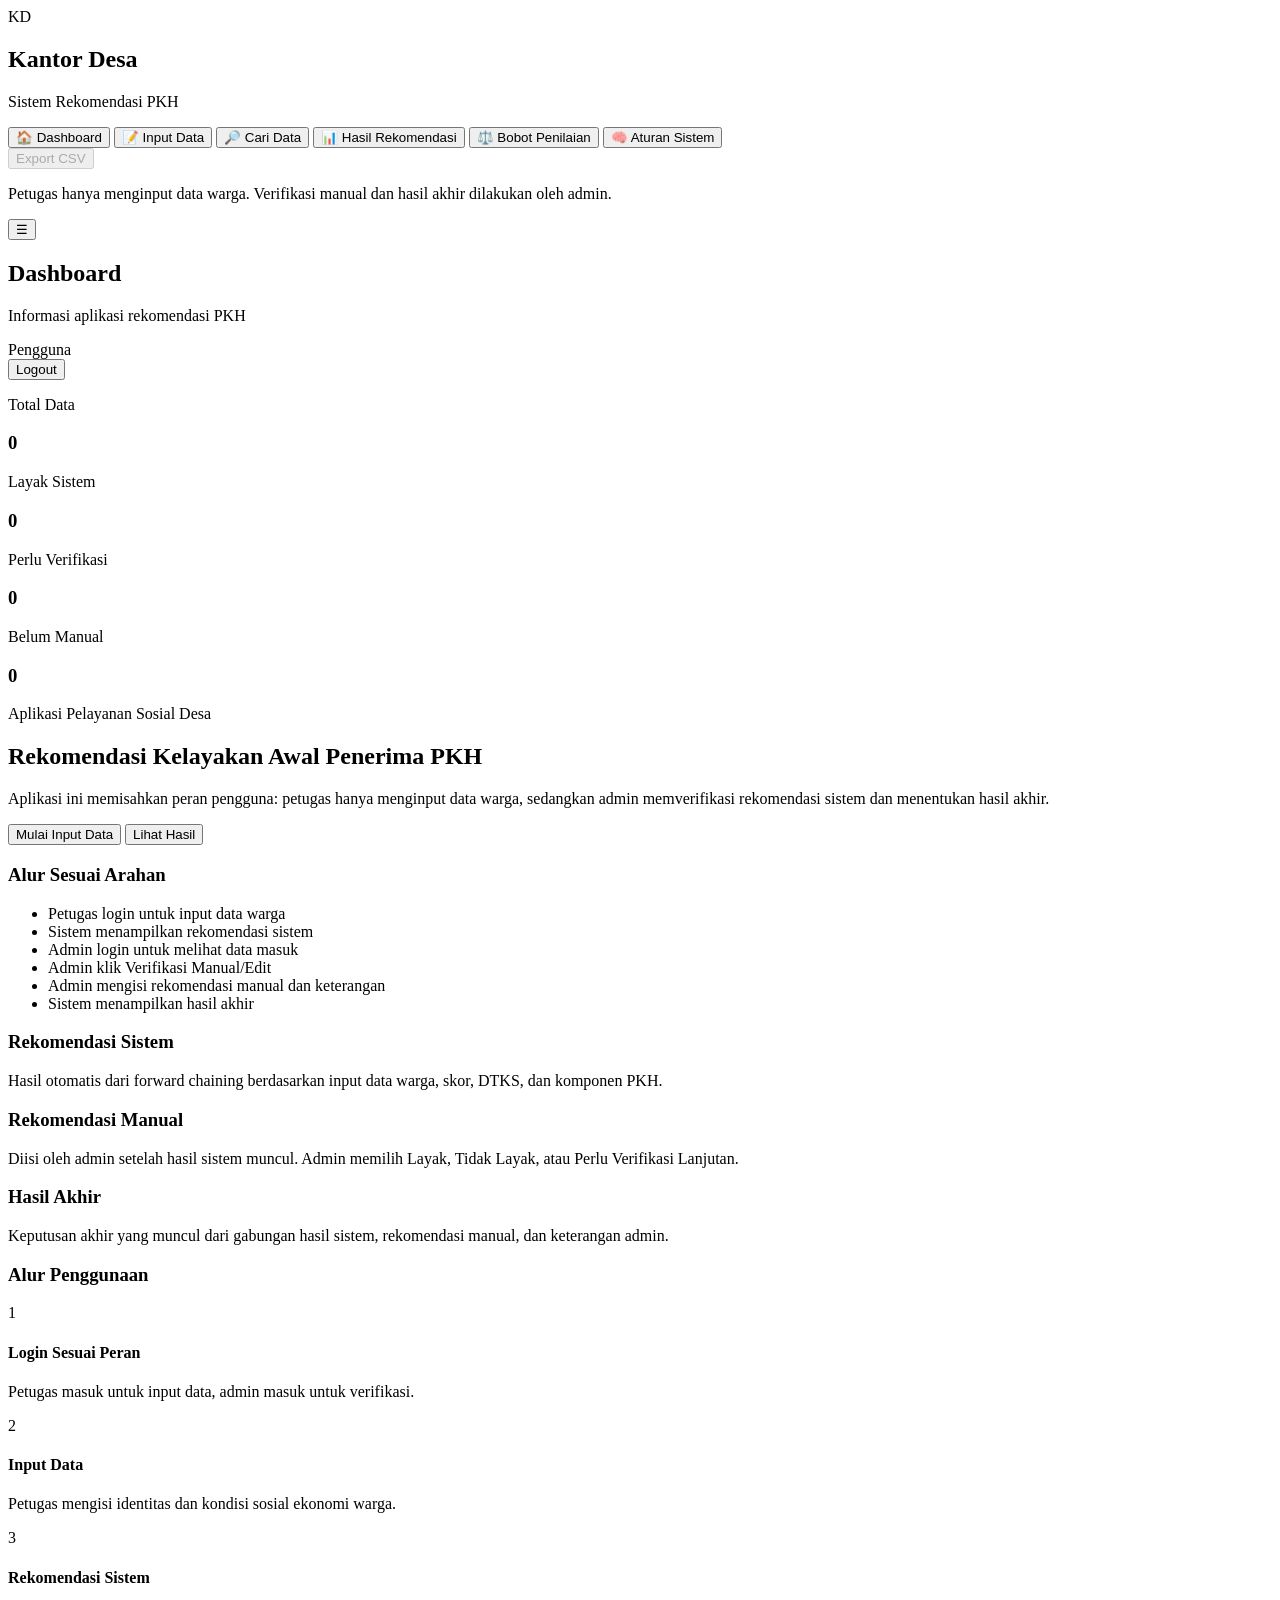
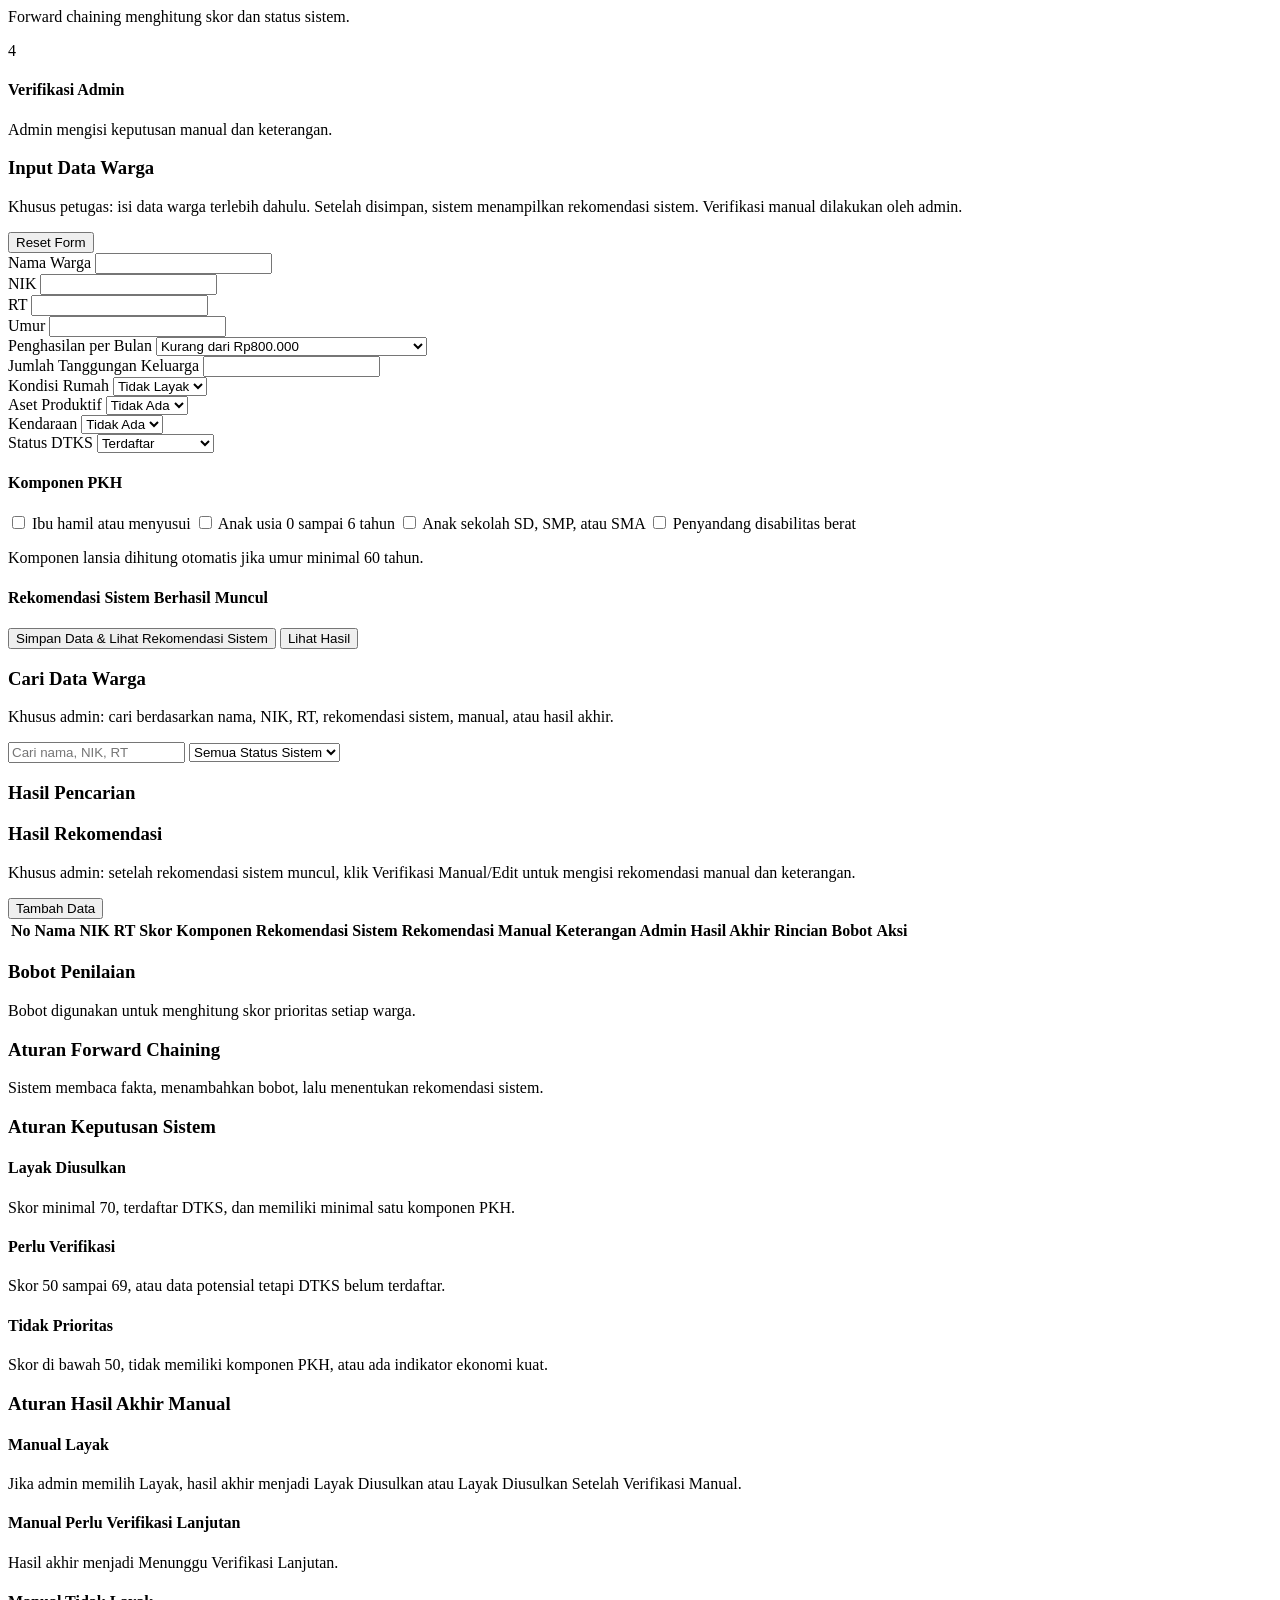
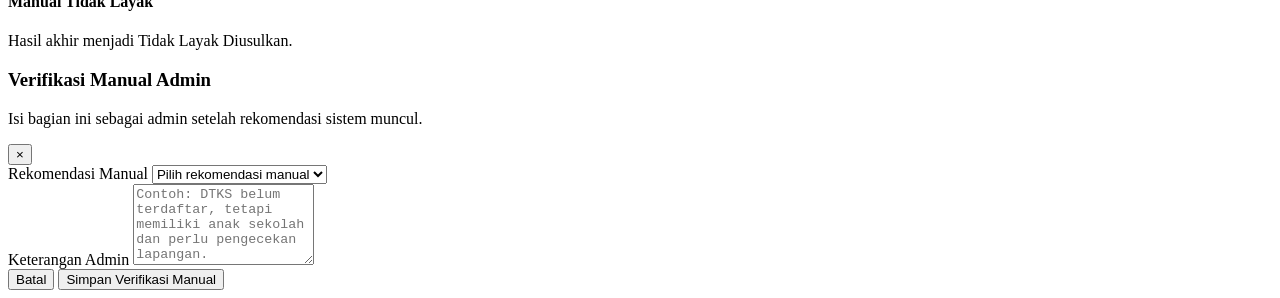
==== app.html @ be934c67 "Add files via upload" ====
<!DOCTYPE html>
<html lang="id">
<head>
  <meta charset="UTF-8" />
  <meta name="viewport" content="width=device-width, initial-scale=1.0" />
  <title>Aplikasi PKH Forward Chaining</title>
  <link rel="stylesheet" href="css/style.css" />
</head>
<body>
  <div id="appShell" class="app-shell">
    <aside id="sidebar" class="sidebar">
      <div class="brand">
        <div class="brand-logo">KD</div>
        <div>
          <h1>Kantor Desa</h1>
          <p>Sistem Rekomendasi PKH</p>
        </div>
      </div>

      <nav class="sidebar-nav">
        <button data-page="dashboard" class="nav-btn active">
          <span class="nav-icon">🏠</span>
          <span>Dashboard</span>
        </button>
        <button data-page="input" class="nav-btn">
          <span class="nav-icon">📝</span>
          <span>Input Data</span>
        </button>
        <button data-page="search" class="nav-btn">
          <span class="nav-icon">🔎</span>
          <span>Cari Data</span>
        </button>
        <button data-page="result" class="nav-btn">
          <span class="nav-icon">📊</span>
          <span>Hasil Rekomendasi</span>
        </button>
        <button data-page="weight" class="nav-btn">
          <span class="nav-icon">⚖️</span>
          <span>Bobot Penilaian</span>
        </button>
        <button data-page="rule" class="nav-btn">
          <span class="nav-icon">🧠</span>
          <span>Aturan Sistem</span>
        </button>
      </nav>

      <div class="sidebar-footer">
        <button id="btnExport" class="btn btn-export" disabled>Export CSV</button>
        <p>Petugas hanya menginput data warga. Verifikasi manual dan hasil akhir dilakukan oleh admin.</p>
      </div>
    </aside>

    <div id="overlay" class="overlay"></div>

    <div class="content-area">
      <header class="topbar">
        <div class="topbar-left">
          <button id="btnMenu" class="menu-btn" aria-label="Toggle sidebar">☰</button>
          <div>
            <h2 id="pageTitle">Dashboard</h2>
            <p id="pageSubtitle">Informasi aplikasi rekomendasi PKH</p>
          </div>
        </div>
        <div class="topbar-actions">
          <div id="userBadge" class="topbar-badge">Pengguna</div>
          <button id="btnLogout" class="btn btn-muted btn-logout">Logout</button>
        </div>
      </header>

      <main class="main-content">
        <section class="summary-grid">
          <article class="summary-card">
            <p>Total Data</p>
            <h3 id="totalData">0</h3>
          </article>
          <article class="summary-card green">
            <p>Layak Sistem</p>
            <h3 id="totalLayak">0</h3>
          </article>
          <article class="summary-card yellow">
            <p>Perlu Verifikasi</p>
            <h3 id="totalVerifikasi">0</h3>
          </article>
          <article class="summary-card red">
            <p>Belum Manual</p>
            <h3 id="totalBelumManual">0</h3>
          </article>
        </section>

        <section id="page-dashboard" class="page-section">
          <div class="hero-card">
            <div class="hero-content">
              <p class="section-label">Aplikasi Pelayanan Sosial Desa</p>
              <h2>Rekomendasi Kelayakan Awal Penerima PKH</h2>
              <p>Aplikasi ini memisahkan peran pengguna: petugas hanya menginput data warga, sedangkan admin memverifikasi rekomendasi sistem dan menentukan hasil akhir.</p>
              <div class="hero-actions">
                <button data-page="input" class="btn btn-primary open-page">Mulai Input Data</button>
                <button data-page="result" class="btn btn-secondary open-page">Lihat Hasil</button>
              </div>
            </div>
            <div class="hero-panel">
              <h3>Alur Sesuai Arahan</h3>
              <ul>
                <li>Petugas login untuk input data warga</li>
                <li>Sistem menampilkan rekomendasi sistem</li>
                <li>Admin login untuk melihat data masuk</li>
                <li>Admin klik Verifikasi Manual/Edit</li>
                <li>Admin mengisi rekomendasi manual dan keterangan</li>
                <li>Sistem menampilkan hasil akhir</li>
              </ul>
            </div>
          </div>

          <div class="info-grid">
            <article class="info-card">
              <h3>Rekomendasi Sistem</h3>
              <p>Hasil otomatis dari forward chaining berdasarkan input data warga, skor, DTKS, dan komponen PKH.</p>
            </article>
            <article class="info-card">
              <h3>Rekomendasi Manual</h3>
              <p>Diisi oleh admin setelah hasil sistem muncul. Admin memilih Layak, Tidak Layak, atau Perlu Verifikasi Lanjutan.</p>
            </article>
            <article class="info-card">
              <h3>Hasil Akhir</h3>
              <p>Keputusan akhir yang muncul dari gabungan hasil sistem, rekomendasi manual, dan keterangan admin.</p>
            </article>
          </div>

          <div class="panel mt-20">
            <div class="panel-header">
              <h3>Alur Penggunaan</h3>
            </div>
            <div class="step-grid">
              <div class="step-card">
                <span>1</span>
                <h4>Login Sesuai Peran</h4>
                <p>Petugas masuk untuk input data, admin masuk untuk verifikasi.</p>
              </div>
              <div class="step-card">
                <span>2</span>
                <h4>Input Data</h4>
                <p>Petugas mengisi identitas dan kondisi sosial ekonomi warga.</p>
              </div>
              <div class="step-card">
                <span>3</span>
                <h4>Rekomendasi Sistem</h4>
                <p>Forward chaining menghitung skor dan status sistem.</p>
              </div>
              <div class="step-card">
                <span>4</span>
                <h4>Verifikasi Admin</h4>
                <p>Admin mengisi keputusan manual dan keterangan.</p>
              </div>
            </div>
          </div>
        </section>

        <section id="page-input" class="page-section hidden">
          <form id="formWarga" class="panel form-panel">
            <div class="panel-header form-header">
              <div>
                <h3>Input Data Warga</h3>
                <p>Khusus petugas: isi data warga terlebih dahulu. Setelah disimpan, sistem menampilkan rekomendasi sistem. Verifikasi manual dilakukan oleh admin.</p>
              </div>
              <button id="btnResetForm" type="button" class="btn btn-muted">Reset Form</button>
            </div>

            <div class="form-grid">
              <div class="form-group">
                <label>Nama Warga</label>
                <input id="nama" type="text" required />
              </div>
              <div class="form-group">
                <label>NIK</label>
                <input id="nik" type="text" required />
              </div>
              <div class="form-group">
                <label>RT</label>
                <input id="rt" type="text" required />
              </div>
              <div class="form-group">
                <label>Umur</label>
                <input id="umur" type="number" min="0" required />
              </div>
              <div class="form-group">
                <label>Penghasilan per Bulan</label>
                <select id="penghasilan">
                  <option value="kurang_800">Kurang dari Rp800.000</option>
                  <option value="800_1000">Rp800.000 sampai Rp1.000.000</option>
                  <option value="1000_2000">Di atas Rp1.000.000 sampai Rp2.000.000</option>
                  <option value="lebih_2000">Di atas Rp2.000.000</option>
                </select>
              </div>
              <div class="form-group">
                <label>Jumlah Tanggungan Keluarga</label>
                <input id="tanggungan" type="number" min="0" required />
              </div>
              <div class="form-group">
                <label>Kondisi Rumah</label>
                <select id="kondisiRumah">
                  <option value="tidak_layak">Tidak Layak</option>
                  <option value="layak">Layak</option>
                </select>
              </div>
              <div class="form-group">
                <label>Aset Produktif</label>
                <select id="asetProduktif">
                  <option value="tidak_ada">Tidak Ada</option>
                  <option value="ada">Ada</option>
                </select>
              </div>
              <div class="form-group">
                <label>Kendaraan</label>
                <select id="kendaraan">
                  <option value="tidak_ada">Tidak Ada</option>
                  <option value="sepeda">Sepeda</option>
                  <option value="motor">Motor</option>
                  <option value="mobil">Mobil</option>
                </select>
              </div>
              <div class="form-group">
                <label>Status DTKS</label>
                <select id="dtks">
                  <option value="terdaftar">Terdaftar</option>
                  <option value="belum">Belum Terdaftar</option>
                </select>
              </div>
            </div>

            <div class="component-box">
              <h4>Komponen PKH</h4>
              <div class="checkbox-grid">
                <label><input id="ibuHamil" type="checkbox" /> Ibu hamil atau menyusui</label>
                <label><input id="balita" type="checkbox" /> Anak usia 0 sampai 6 tahun</label>
                <label><input id="anakSekolah" type="checkbox" /> Anak sekolah SD, SMP, atau SMA</label>
                <label><input id="disabilitas" type="checkbox" /> Penyandang disabilitas berat</label>
              </div>
              <p>Komponen lansia dihitung otomatis jika umur minimal 60 tahun.</p>
            </div>

            <div id="previewBox" class="preview-box hidden">
              <h4>Rekomendasi Sistem Berhasil Muncul</h4>
              <div id="previewContent"></div>
            </div>

            <div class="form-actions">
              <button type="submit" class="btn btn-primary">Simpan Data & Lihat Rekomendasi Sistem</button>
              <button type="button" data-page="result" class="btn btn-dark open-page">Lihat Hasil</button>
            </div>
          </form>
        </section>

        <section id="page-search" class="page-section hidden">
          <div class="panel">
            <div class="panel-header">
              <div>
                <h3>Cari Data Warga</h3>
                <p>Khusus admin: cari berdasarkan nama, NIK, RT, rekomendasi sistem, manual, atau hasil akhir.</p>
              </div>
            </div>
            <div class="search-grid">
              <input id="searchInput" type="text" placeholder="Cari nama, NIK, RT" />
              <select id="filterStatus">
                <option value="SEMUA">Semua Status Sistem</option>
                <option value="Layak Diusulkan">Layak Diusulkan</option>
                <option value="Perlu Verifikasi">Perlu Verifikasi</option>
                <option value="Tidak Prioritas">Tidak Prioritas</option>
              </select>
            </div>
          </div>
          <div class="panel mt-20">
            <div class="panel-header">
              <h3>Hasil Pencarian</h3>
            </div>
            <div id="searchCards" class="search-cards"></div>
          </div>
        </section>

        <section id="page-result" class="page-section hidden">
          <div class="panel">
            <div class="panel-header form-header">
              <div>
                <h3>Hasil Rekomendasi</h3>
                <p>Khusus admin: setelah rekomendasi sistem muncul, klik Verifikasi Manual/Edit untuk mengisi rekomendasi manual dan keterangan.</p>
              </div>
              <button data-page="input" class="btn btn-primary open-page">Tambah Data</button>
            </div>
            <div class="table-wrap">
              <table>
                <thead>
                  <tr>
                    <th>No</th>
                    <th>Nama</th>
                    <th>NIK</th>
                    <th>RT</th>
                    <th>Skor</th>
                    <th>Komponen</th>
                    <th>Rekomendasi Sistem</th>
                    <th>Rekomendasi Manual</th>
                    <th>Keterangan Admin</th>
                    <th>Hasil Akhir</th>
                    <th>Rincian Bobot</th>
                    <th>Aksi</th>
                  </tr>
                </thead>
                <tbody id="resultBody"></tbody>
              </table>
            </div>
          </div>
        </section>

        <section id="page-weight" class="page-section hidden">
          <div class="panel">
            <div class="panel-header">
              <div>
                <h3>Bobot Penilaian</h3>
                <p>Bobot digunakan untuk menghitung skor prioritas setiap warga.</p>
              </div>
            </div>
            <div id="weightBox" class="weight-grid"></div>
          </div>
        </section>

        <section id="page-rule" class="page-section hidden">
          <div class="panel">
            <div class="panel-header">
              <div>
                <h3>Aturan Forward Chaining</h3>
                <p>Sistem membaca fakta, menambahkan bobot, lalu menentukan rekomendasi sistem.</p>
              </div>
            </div>
            <div id="ruleBox" class="rule-grid"></div>
          </div>

          <div class="panel mt-20">
            <div class="panel-header">
              <h3>Aturan Keputusan Sistem</h3>
            </div>
            <div class="decision-grid">
              <div class="decision-card success">
                <h4>Layak Diusulkan</h4>
                <p>Skor minimal 70, terdaftar DTKS, dan memiliki minimal satu komponen PKH.</p>
              </div>
              <div class="decision-card warning">
                <h4>Perlu Verifikasi</h4>
                <p>Skor 50 sampai 69, atau data potensial tetapi DTKS belum terdaftar.</p>
              </div>
              <div class="decision-card danger">
                <h4>Tidak Prioritas</h4>
                <p>Skor di bawah 50, tidak memiliki komponen PKH, atau ada indikator ekonomi kuat.</p>
              </div>
            </div>
          </div>

          <div class="panel mt-20">
            <div class="panel-header">
              <h3>Aturan Hasil Akhir Manual</h3>
            </div>
            <div class="decision-grid">
              <div class="decision-card success">
                <h4>Manual Layak</h4>
                <p>Jika admin memilih Layak, hasil akhir menjadi Layak Diusulkan atau Layak Diusulkan Setelah Verifikasi Manual.</p>
              </div>
              <div class="decision-card warning">
                <h4>Manual Perlu Verifikasi Lanjutan</h4>
                <p>Hasil akhir menjadi Menunggu Verifikasi Lanjutan.</p>
              </div>
              <div class="decision-card danger">
                <h4>Manual Tidak Layak</h4>
                <p>Hasil akhir menjadi Tidak Layak Diusulkan.</p>
              </div>
            </div>
          </div>
        </section>
      </main>
    </div>
  </div>


  <div id="manualModal" class="modal hidden" role="dialog" aria-modal="true">
    <div class="modal-card">
      <div class="modal-header">
        <div>
          <h3>Verifikasi Manual Admin</h3>
          <p>Isi bagian ini sebagai admin setelah rekomendasi sistem muncul.</p>
        </div>
        <button id="btnCloseModal" class="modal-close" type="button" aria-label="Tutup">×</button>
      </div>

      <div id="manualSystemInfo" class="manual-system-info"></div>

      <form id="manualForm" class="manual-form">
        <div class="form-group">
          <label>Rekomendasi Manual</label>
          <select id="manualRecommendation" required>
            <option value="">Pilih rekomendasi manual</option>
            <option value="Layak">Layak</option>
            <option value="Tidak Layak">Tidak Layak</option>
            <option value="Perlu Verifikasi Lanjutan">Perlu Verifikasi Lanjutan</option>
          </select>
        </div>
        <div class="form-group">
          <label>Keterangan Admin</label>
          <textarea id="officerNote" rows="5" placeholder="Contoh: DTKS belum terdaftar, tetapi memiliki anak sekolah dan perlu pengecekan lapangan." required></textarea>
        </div>
        <div class="modal-actions">
          <button type="button" id="btnCancelManual" class="btn btn-muted">Batal</button>
          <button type="submit" class="btn btn-primary">Simpan Verifikasi Manual</button>
        </div>
      </form>
    </div>
  </div>



  <script src="js/auth.js"></script>
  <script src="js/data.js"></script>
  <script src="js/rekomendasi.js"></script>
  <script src="js/app.js"></script>
</body>
</html>
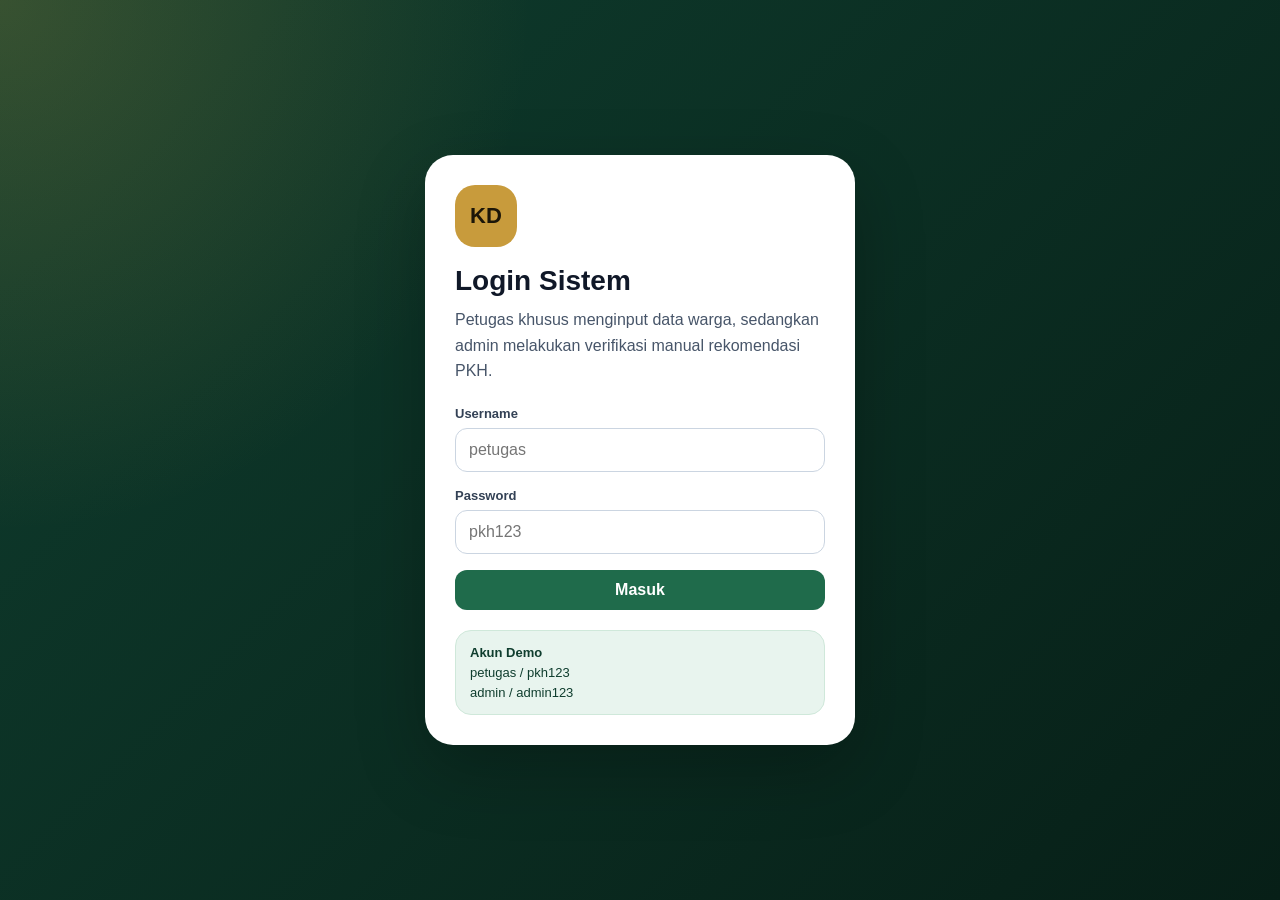
==== commit 48268550: "Add files via upload" ====
--- a/app.html
+++ b/app.html
@@ -46,7 +46,7 @@
 
       <div class="sidebar-footer">
         <button id="btnExport" class="btn btn-export" disabled>Export CSV</button>
-        <p>Petugas hanya menginput data warga. Verifikasi manual dan hasil akhir dilakukan oleh admin.</p>
+        <p>Petugas dapat input dan melihat hasil secara read-only. Verifikasi manual dan penetapan hasil akhir dilakukan oleh admin.</p>
       </div>
     </aside>
 
@@ -92,7 +92,7 @@
             <div class="hero-content">
               <p class="section-label">Aplikasi Pelayanan Sosial Desa</p>
               <h2>Rekomendasi Kelayakan Awal Penerima PKH</h2>
-              <p>Aplikasi ini memisahkan peran pengguna: petugas hanya menginput data warga, sedangkan admin memverifikasi rekomendasi sistem dan menentukan hasil akhir.</p>
+              <p>Aplikasi ini memisahkan peran pengguna: petugas menginput data dan melihat hasil secara read-only, sedangkan admin memverifikasi rekomendasi sistem dan menentukan hasil akhir.</p>
               <div class="hero-actions">
                 <button data-page="input" class="btn btn-primary open-page">Mulai Input Data</button>
                 <button data-page="result" class="btn btn-secondary open-page">Lihat Hasil</button>
@@ -102,6 +102,7 @@
               <h3>Alur Sesuai Arahan</h3>
               <ul>
                 <li>Petugas login untuk input data warga</li>
+                <li>Petugas dapat melihat hasil rekomendasi secara read-only</li>
                 <li>Sistem menampilkan rekomendasi sistem</li>
                 <li>Admin login untuk melihat data masuk</li>
                 <li>Admin klik Verifikasi Manual/Edit</li>
@@ -134,7 +135,7 @@
               <div class="step-card">
                 <span>1</span>
                 <h4>Login Sesuai Peran</h4>
-                <p>Petugas masuk untuk input data, admin masuk untuk verifikasi.</p>
+                <p>Petugas masuk untuk input data dan melihat hasil, admin masuk untuk verifikasi.</p>
               </div>
               <div class="step-card">
                 <span>2</span>
@@ -160,7 +161,7 @@
             <div class="panel-header form-header">
               <div>
                 <h3>Input Data Warga</h3>
-                <p>Khusus petugas: isi data warga terlebih dahulu. Setelah disimpan, sistem menampilkan rekomendasi sistem. Verifikasi manual dilakukan oleh admin.</p>
+                <p>Khusus petugas: isi data warga terlebih dahulu. Setelah disimpan, sistem menampilkan rekomendasi sistem. Petugas boleh melihat hasil, tetapi verifikasi manual dilakukan oleh admin.</p>
               </div>
               <button id="btnResetForm" type="button" class="btn btn-muted">Reset Form</button>
             </div>
@@ -281,7 +282,7 @@
             <div class="panel-header form-header">
               <div>
                 <h3>Hasil Rekomendasi</h3>
-                <p>Khusus admin: setelah rekomendasi sistem muncul, klik Verifikasi Manual/Edit untuk mengisi rekomendasi manual dan keterangan.</p>
+                <p>Petugas dapat melihat hasil rekomendasi secara read-only. Admin dapat klik Verifikasi Manual/Edit untuk mengisi rekomendasi manual dan keterangan.</p>
               </div>
               <button data-page="input" class="btn btn-primary open-page">Tambah Data</button>
             </div>
--- a/css/style.css
+++ b/css/style.css
@@ -0,0 +1,1077 @@
+* {
+  box-sizing: border-box;
+}
+
+:root {
+  --green-900: #0f3d2e;
+  --green-800: #145239;
+  --green-700: #1f6b4b;
+  --green-100: #e8f4ee;
+  --gold-500: #c89b3c;
+  --gold-100: #fff4d8;
+  --slate-950: #101828;
+  --slate-800: #1f2937;
+  --slate-700: #334155;
+  --slate-600: #475569;
+  --slate-500: #64748b;
+  --slate-300: #cbd5e1;
+  --slate-200: #e2e8f0;
+  --slate-100: #f1f5f9;
+  --white: #ffffff;
+  --danger: #b91c1c;
+  --danger-light: #fee2e2;
+  --warning: #b45309;
+  --warning-light: #fef3c7;
+  --success: #047857;
+  --success-light: #d1fae5;
+  --shadow: 0 14px 35px rgba(15, 23, 42, 0.08);
+  --radius: 18px;
+}
+
+body {
+  margin: 0;
+  min-height: 100vh;
+  background: #eef3ef;
+  color: var(--slate-950);
+  font-family: Arial, Helvetica, sans-serif;
+}
+
+button,
+input,
+select,
+textarea {
+  font: inherit;
+}
+
+button {
+  cursor: pointer;
+}
+
+textarea {
+  resize: vertical;
+}
+
+.hidden {
+  display: none !important;
+}
+
+.login-page {
+  min-height: 100vh;
+  display: grid;
+  place-items: center;
+  padding: 24px;
+  background:
+    radial-gradient(circle at top left, rgba(200, 155, 60, 0.22), transparent 34%),
+    linear-gradient(135deg, var(--green-900), #071f17);
+}
+
+.login-card {
+  width: 100%;
+  max-width: 430px;
+  background: var(--white);
+  border-radius: 28px;
+  padding: 30px;
+  box-shadow: 0 25px 70px rgba(0, 0, 0, 0.24);
+}
+
+.login-logo {
+  width: 62px;
+  height: 62px;
+  border-radius: 20px;
+  display: grid;
+  place-items: center;
+  background: var(--gold-500);
+  color: #1c1608;
+  font-weight: 900;
+  font-size: 22px;
+  margin-bottom: 18px;
+}
+
+.login-card h1 {
+  margin: 0;
+  font-size: 28px;
+}
+
+.login-card p {
+  margin: 10px 0 22px;
+  color: var(--slate-600);
+  line-height: 1.6;
+}
+
+.login-form {
+  display: grid;
+  gap: 16px;
+}
+
+.login-info {
+  margin-top: 20px;
+  background: var(--green-100);
+  color: var(--green-900);
+  border: 1px solid #cfe8da;
+  border-radius: 16px;
+  padding: 14px;
+  display: grid;
+  gap: 5px;
+  font-size: 13px;
+}
+
+.app-shell {
+  min-height: 100vh;
+  display: flex;
+}
+
+.sidebar {
+  width: 288px;
+  min-height: 100vh;
+  background: linear-gradient(180deg, var(--green-900), #08251c);
+  color: var(--white);
+  display: flex;
+  flex-direction: column;
+  transition: width 0.25s ease, transform 0.25s ease;
+  overflow: hidden;
+  position: sticky;
+  top: 0;
+}
+
+.sidebar.collapsed {
+  width: 0;
+}
+
+.brand {
+  display: flex;
+  align-items: center;
+  gap: 14px;
+  padding: 22px 18px;
+  border-bottom: 1px solid rgba(255, 255, 255, 0.12);
+  min-width: 288px;
+}
+
+.brand-logo {
+  width: 48px;
+  height: 48px;
+  border-radius: 16px;
+  display: grid;
+  place-items: center;
+  background: var(--gold-500);
+  color: #1c1608;
+  font-weight: 800;
+  letter-spacing: 0.5px;
+}
+
+.brand h1 {
+  margin: 0;
+  font-size: 20px;
+  line-height: 1.2;
+}
+
+.brand p {
+  margin: 4px 0 0;
+  font-size: 13px;
+  color: #cfe4d9;
+}
+
+.sidebar-nav {
+  padding: 16px;
+  flex: 1;
+  min-width: 288px;
+}
+
+.nav-btn {
+  width: 100%;
+  border: 0;
+  background: transparent;
+  color: #dbe7e1;
+  display: flex;
+  align-items: center;
+  gap: 12px;
+  padding: 13px 14px;
+  border-radius: 14px;
+  font-weight: 700;
+  margin-bottom: 8px;
+  text-align: left;
+  transition: background 0.2s ease, color 0.2s ease, transform 0.2s ease;
+}
+
+.nav-btn:hover {
+  background: rgba(255, 255, 255, 0.1);
+  transform: translateX(2px);
+}
+
+.nav-btn.active {
+  background: var(--gold-500);
+  color: #1b1608;
+}
+
+.nav-icon {
+  width: 24px;
+  text-align: center;
+}
+
+.sidebar-footer {
+  border-top: 1px solid rgba(255, 255, 255, 0.12);
+  padding: 16px;
+  min-width: 288px;
+}
+
+.sidebar-footer p {
+  margin: 12px 0 0;
+  color: #cfe4d9;
+  font-size: 12px;
+  line-height: 1.5;
+}
+
+.content-area {
+  flex: 1;
+  min-width: 0;
+}
+
+.topbar {
+  min-height: 74px;
+  background: var(--white);
+  border-bottom: 1px solid var(--slate-200);
+  display: flex;
+  align-items: center;
+  justify-content: space-between;
+  gap: 16px;
+  padding: 12px 24px;
+  position: sticky;
+  top: 0;
+  z-index: 20;
+}
+
+.topbar-left {
+  display: flex;
+  align-items: center;
+  gap: 14px;
+}
+
+.topbar h2 {
+  margin: 0;
+  font-size: 21px;
+  line-height: 1.2;
+}
+
+.topbar p {
+  margin: 3px 0 0;
+  color: var(--slate-500);
+  font-size: 13px;
+}
+
+.topbar-actions {
+  display: flex;
+  align-items: center;
+  gap: 10px;
+}
+
+.menu-btn {
+  width: 42px;
+  height: 42px;
+  border: 0;
+  border-radius: 12px;
+  background: var(--green-800);
+  color: var(--white);
+  font-size: 20px;
+  font-weight: 800;
+}
+
+.menu-btn:hover {
+  background: var(--green-700);
+}
+
+.topbar-badge {
+  padding: 9px 14px;
+  border-radius: 999px;
+  background: var(--green-100);
+  color: var(--green-800);
+  font-size: 13px;
+  font-weight: 800;
+  border: 1px solid #cfe8da;
+}
+
+.main-content {
+  width: 100%;
+  max-width: 1280px;
+  margin: 0 auto;
+  padding: 24px;
+}
+
+.summary-grid {
+  display: grid;
+  grid-template-columns: repeat(4, minmax(0, 1fr));
+  gap: 16px;
+  margin-bottom: 22px;
+}
+
+.summary-card {
+  background: var(--white);
+  border: 1px solid var(--slate-200);
+  border-left: 5px solid var(--green-700);
+  border-radius: var(--radius);
+  padding: 18px;
+  box-shadow: var(--shadow);
+}
+
+.summary-card p {
+  margin: 0;
+  color: var(--slate-500);
+  font-size: 13px;
+  font-weight: 700;
+}
+
+.summary-card h3 {
+  margin: 8px 0 0;
+  font-size: 32px;
+  line-height: 1;
+}
+
+.summary-card.green {
+  border-left-color: var(--success);
+}
+
+.summary-card.green h3 {
+  color: var(--success);
+}
+
+.summary-card.yellow {
+  border-left-color: var(--warning);
+}
+
+.summary-card.yellow h3 {
+  color: var(--warning);
+}
+
+.summary-card.red {
+  border-left-color: var(--danger);
+}
+
+.summary-card.red h3 {
+  color: var(--danger);
+}
+
+.hero-card {
+  display: grid;
+  grid-template-columns: 1.7fr 0.9fr;
+  gap: 20px;
+  background: linear-gradient(135deg, var(--green-800), var(--green-900));
+  color: var(--white);
+  border-radius: 24px;
+  padding: 28px;
+  box-shadow: var(--shadow);
+  position: relative;
+  overflow: hidden;
+}
+
+.hero-card::after {
+  content: "";
+  position: absolute;
+  width: 260px;
+  height: 260px;
+  border-radius: 999px;
+  right: -80px;
+  top: -100px;
+  background: rgba(200, 155, 60, 0.2);
+}
+
+.hero-content,
+.hero-panel {
+  position: relative;
+  z-index: 1;
+}
+
+.section-label {
+  margin: 0;
+  color: #fceecb;
+  text-transform: uppercase;
+  font-size: 13px;
+  font-weight: 800;
+  letter-spacing: 1px;
+}
+
+.hero-card h2 {
+  max-width: 720px;
+  margin: 10px 0 12px;
+  font-size: clamp(28px, 4vw, 44px);
+  line-height: 1.1;
+}
+
+.hero-card p {
+  max-width: 760px;
+  color: #e5f1eb;
+  line-height: 1.7;
+}
+
+.hero-actions {
+  display: flex;
+  flex-wrap: wrap;
+  gap: 12px;
+  margin-top: 22px;
+}
+
+.hero-panel {
+  background: rgba(255, 255, 255, 0.1);
+  border: 1px solid rgba(255, 255, 255, 0.18);
+  border-radius: 20px;
+  padding: 20px;
+}
+
+.hero-panel h3 {
+  margin: 0 0 12px;
+  color: var(--gold-100);
+}
+
+.hero-panel ul {
+  padding-left: 18px;
+  margin: 0;
+  color: #edf7f2;
+  line-height: 1.9;
+}
+
+.info-grid,
+.step-grid,
+.decision-grid {
+  display: grid;
+  grid-template-columns: repeat(3, minmax(0, 1fr));
+  gap: 16px;
+  margin-top: 20px;
+}
+
+.step-grid {
+  grid-template-columns: repeat(4, minmax(0, 1fr));
+  margin-top: 0;
+}
+
+.info-card,
+.panel,
+.step-card,
+.search-card,
+.weight-card,
+.rule-card,
+.decision-card {
+  background: var(--white);
+  border: 1px solid var(--slate-200);
+  border-radius: var(--radius);
+  box-shadow: var(--shadow);
+}
+
+.info-card {
+  padding: 20px;
+}
+
+.info-card h3,
+.panel-header h3,
+.step-card h4,
+.search-card h3,
+.weight-card h4,
+.rule-card h4,
+.decision-card h4 {
+  margin: 0;
+}
+
+.info-card p,
+.panel-header p,
+.step-card p,
+.search-card p,
+.weight-card p,
+.rule-card p,
+.decision-card p {
+  margin: 8px 0 0;
+  color: var(--slate-600);
+  line-height: 1.6;
+}
+
+.panel {
+  padding: 22px;
+}
+
+.mt-20 {
+  margin-top: 20px;
+}
+
+.panel-header {
+  margin-bottom: 18px;
+}
+
+.panel-header p {
+  font-size: 14px;
+}
+
+.form-header {
+  display: flex;
+  justify-content: space-between;
+  align-items: flex-start;
+  gap: 14px;
+}
+
+.step-card {
+  padding: 18px;
+  border-top: 4px solid var(--gold-500);
+}
+
+.step-card span {
+  width: 32px;
+  height: 32px;
+  display: grid;
+  place-items: center;
+  border-radius: 999px;
+  background: var(--green-100);
+  color: var(--green-800);
+  font-weight: 800;
+  margin-bottom: 12px;
+}
+
+.form-grid {
+  display: grid;
+  grid-template-columns: repeat(3, minmax(0, 1fr));
+  gap: 16px;
+}
+
+.form-group label {
+  display: block;
+  margin-bottom: 7px;
+  font-size: 13px;
+  font-weight: 800;
+  color: var(--slate-700);
+}
+
+.form-group input,
+.form-group select,
+.form-group textarea,
+.search-grid input,
+.search-grid select {
+  width: 100%;
+  border: 1px solid var(--slate-300);
+  border-radius: 12px;
+  padding: 0 13px;
+  background: var(--white);
+  color: var(--slate-950);
+  outline: none;
+}
+
+.form-group input,
+.form-group select,
+.search-grid input,
+.search-grid select {
+  height: 44px;
+}
+
+.form-group textarea {
+  padding-top: 12px;
+  line-height: 1.5;
+}
+
+.form-group input:focus,
+.form-group select:focus,
+.form-group textarea:focus,
+.search-grid input:focus,
+.search-grid select:focus {
+  border-color: var(--green-700);
+  box-shadow: 0 0 0 4px rgba(31, 107, 75, 0.14);
+}
+
+.component-box,
+.preview-box {
+  margin-top: 20px;
+  border-radius: var(--radius);
+  padding: 18px;
+}
+
+.component-box {
+  background: #f8fbf9;
+  border: 1px solid #d7e7dd;
+}
+
+.component-box h4,
+.preview-box h4 {
+  margin: 0 0 12px;
+}
+
+.component-box p {
+  margin: 12px 0 0;
+  color: var(--slate-500);
+  font-size: 13px;
+}
+
+.checkbox-grid {
+  display: grid;
+  grid-template-columns: repeat(2, minmax(0, 1fr));
+  gap: 12px;
+}
+
+.checkbox-grid label {
+  display: flex;
+  align-items: center;
+  gap: 8px;
+  color: var(--slate-700);
+}
+
+.checkbox-grid input {
+  width: 16px;
+  height: 16px;
+  accent-color: var(--green-700);
+}
+
+.preview-box {
+  background: var(--gold-100);
+  border: 1px solid #f2d98f;
+}
+
+.preview-box p {
+  margin: 8px 0;
+  color: #503a08;
+}
+
+.form-actions {
+  display: flex;
+  flex-wrap: wrap;
+  gap: 12px;
+  margin-top: 22px;
+}
+
+.search-grid {
+  display: grid;
+  grid-template-columns: 2fr 1fr;
+  gap: 14px;
+}
+
+.search-cards {
+  display: grid;
+  grid-template-columns: repeat(2, minmax(0, 1fr));
+  gap: 16px;
+}
+
+.search-card {
+  padding: 18px;
+}
+
+.search-card-head {
+  display: flex;
+  justify-content: space-between;
+  align-items: flex-start;
+  gap: 12px;
+}
+
+.search-card-body {
+  margin-top: 12px;
+}
+
+.card-actions,
+.table-actions {
+  display: flex;
+  gap: 8px;
+  margin-top: 14px;
+  flex-wrap: wrap;
+}
+
+.table-wrap {
+  overflow-x: auto;
+  border: 1px solid var(--slate-200);
+  border-radius: 16px;
+}
+
+table {
+  width: 100%;
+  min-width: 1500px;
+  border-collapse: collapse;
+  background: var(--white);
+}
+
+th,
+td {
+  padding: 13px 14px;
+  text-align: left;
+  border-bottom: 1px solid var(--slate-200);
+  vertical-align: top;
+  font-size: 14px;
+}
+
+th {
+  background: var(--green-100);
+  color: var(--green-900);
+  font-size: 13px;
+  text-transform: uppercase;
+  letter-spacing: 0.3px;
+}
+
+td small {
+  display: block;
+  color: var(--slate-500);
+  margin-top: 4px;
+}
+
+tr:hover td {
+  background: #fbfdfb;
+}
+
+.empty-table,
+.empty-state {
+  text-align: center;
+  color: var(--slate-500);
+  padding: 28px;
+}
+
+.weight-grid,
+.rule-grid {
+  display: grid;
+  grid-template-columns: repeat(3, minmax(0, 1fr));
+  gap: 14px;
+}
+
+.weight-card,
+.rule-card {
+  padding: 18px;
+}
+
+.weight-card {
+  display: flex;
+  justify-content: space-between;
+  gap: 14px;
+}
+
+.weight-value {
+  align-self: flex-start;
+  padding: 7px 10px;
+  border-radius: 999px;
+  font-size: 13px;
+  font-weight: 800;
+}
+
+.weight-value.plus {
+  color: var(--success);
+  background: var(--success-light);
+}
+
+.weight-value.minus {
+  color: var(--danger);
+  background: var(--danger-light);
+}
+
+.rule-card {
+  border-left: 5px solid var(--green-700);
+}
+
+.decision-card {
+  padding: 18px;
+  border-left: 5px solid var(--slate-300);
+}
+
+.decision-card.success {
+  border-left-color: var(--success);
+  background: var(--success-light);
+}
+
+.decision-card.warning {
+  border-left-color: var(--warning);
+  background: var(--warning-light);
+}
+
+.decision-card.danger {
+  border-left-color: var(--danger);
+  background: var(--danger-light);
+}
+
+.status {
+  display: inline-flex;
+  align-items: center;
+  padding: 6px 10px;
+  border-radius: 999px;
+  font-size: 12px;
+  font-weight: 800;
+  white-space: nowrap;
+}
+
+.status.success {
+  color: var(--success);
+  background: var(--success-light);
+}
+
+.status.warning {
+  color: var(--warning);
+  background: var(--warning-light);
+}
+
+.status.danger {
+  color: var(--danger);
+  background: var(--danger-light);
+}
+
+.btn {
+  border: 0;
+  min-height: 40px;
+  padding: 10px 15px;
+  border-radius: 12px;
+  font-weight: 800;
+  display: inline-flex;
+  align-items: center;
+  justify-content: center;
+  transition: transform 0.2s ease, filter 0.2s ease, background 0.2s ease;
+}
+
+.btn:hover:not(:disabled) {
+  transform: translateY(-1px);
+  filter: brightness(0.98);
+}
+
+.btn:disabled {
+  cursor: not-allowed;
+  opacity: 0.55;
+}
+
+.btn-primary {
+  background: var(--green-700);
+  color: var(--white);
+}
+
+.btn-secondary {
+  background: var(--gold-500);
+  color: #211804;
+}
+
+.btn-dark {
+  background: var(--slate-950);
+  color: var(--white);
+}
+
+.btn-muted {
+  background: var(--slate-100);
+  color: var(--slate-800);
+  border: 1px solid var(--slate-200);
+}
+
+.btn-export {
+  width: 100%;
+  background: var(--gold-500);
+  color: #1b1608;
+}
+
+.btn-warning {
+  background: var(--warning);
+  color: var(--white);
+  padding: 8px 12px;
+  min-height: 34px;
+}
+
+.btn-danger {
+  background: var(--danger);
+  color: var(--white);
+  padding: 8px 12px;
+  min-height: 34px;
+}
+
+.small-btn {
+  padding: 8px 10px;
+  min-height: 34px;
+  font-size: 12px;
+}
+
+.full-width {
+  width: 100%;
+}
+
+.btn-logout {
+  min-height: 36px;
+  padding: 8px 12px;
+}
+
+.overlay {
+  display: none;
+}
+
+.modal {
+  position: fixed;
+  inset: 0;
+  background: rgba(15, 23, 42, 0.62);
+  z-index: 100;
+  padding: 20px;
+  display: grid;
+  place-items: center;
+}
+
+.modal-card {
+  width: 100%;
+  max-width: 760px;
+  max-height: 92vh;
+  overflow-y: auto;
+  background: var(--white);
+  border-radius: 24px;
+  padding: 24px;
+  box-shadow: 0 30px 80px rgba(0, 0, 0, 0.28);
+}
+
+.modal-header {
+  display: flex;
+  justify-content: space-between;
+  gap: 16px;
+  align-items: flex-start;
+  margin-bottom: 18px;
+}
+
+.modal-header h3 {
+  margin: 0;
+  font-size: 22px;
+}
+
+.modal-header p {
+  margin: 6px 0 0;
+  color: var(--slate-600);
+  line-height: 1.5;
+}
+
+.modal-close {
+  width: 38px;
+  height: 38px;
+  border: 0;
+  border-radius: 999px;
+  background: var(--slate-100);
+  color: var(--slate-800);
+  font-size: 26px;
+  line-height: 1;
+}
+
+.manual-system-info {
+  background: #f8fbf9;
+  border: 1px solid #d7e7dd;
+  border-radius: 18px;
+  padding: 16px;
+  margin-bottom: 18px;
+}
+
+.manual-system-info p {
+  margin: 12px 0 0;
+  color: var(--slate-700);
+  line-height: 1.6;
+}
+
+.manual-info-grid {
+  display: grid;
+  grid-template-columns: repeat(2, minmax(0, 1fr));
+  gap: 12px;
+}
+
+.manual-info-grid div {
+  background: var(--white);
+  border: 1px solid var(--slate-200);
+  border-radius: 14px;
+  padding: 12px;
+}
+
+.manual-info-grid span {
+  display: block;
+  color: var(--slate-500);
+  font-size: 12px;
+  font-weight: 800;
+  margin-bottom: 6px;
+}
+
+.manual-info-grid strong {
+  color: var(--slate-950);
+}
+
+.manual-form {
+  display: grid;
+  gap: 16px;
+}
+
+.modal-actions {
+  display: flex;
+  justify-content: flex-end;
+  gap: 12px;
+  margin-top: 4px;
+}
+
+@media (max-width: 1100px) {
+  .summary-grid,
+  .step-grid,
+  .weight-grid,
+  .rule-grid {
+    grid-template-columns: repeat(2, minmax(0, 1fr));
+  }
+
+  .form-grid {
+    grid-template-columns: repeat(2, minmax(0, 1fr));
+  }
+
+  .hero-card {
+    grid-template-columns: 1fr;
+  }
+}
+
+@media (max-width: 1023px) {
+  .sidebar {
+    position: fixed;
+    z-index: 50;
+    transform: translateX(-100%);
+    width: 288px;
+  }
+
+  .sidebar.open {
+    transform: translateX(0);
+  }
+
+  .sidebar.collapsed {
+    width: 288px;
+  }
+
+  .overlay.show {
+    display: block;
+    position: fixed;
+    inset: 0;
+    z-index: 40;
+    background: rgba(0, 0, 0, 0.45);
+  }
+}
+
+@media (max-width: 768px) {
+  .topbar {
+    padding: 12px 14px;
+    align-items: flex-start;
+  }
+
+  .topbar-actions {
+    flex-direction: column;
+    align-items: stretch;
+  }
+
+  .topbar-badge {
+    display: none;
+  }
+
+  .main-content {
+    padding: 16px;
+  }
+
+  .summary-grid,
+  .info-grid,
+  .step-grid,
+  .decision-grid,
+  .weight-grid,
+  .rule-grid,
+  .form-grid,
+  .checkbox-grid,
+  .search-grid,
+  .search-cards,
+  .manual-info-grid {
+    grid-template-columns: 1fr;
+  }
+
+  .hero-card {
+    padding: 22px;
+  }
+
+  .form-header,
+  .search-card-head,
+  .modal-header {
+    flex-direction: column;
+  }
+
+  .btn {
+    width: 100%;
+  }
+
+  .card-actions,
+  .table-actions,
+  .form-actions,
+  .hero-actions,
+  .modal-actions {
+    flex-direction: column;
+  }
+}
